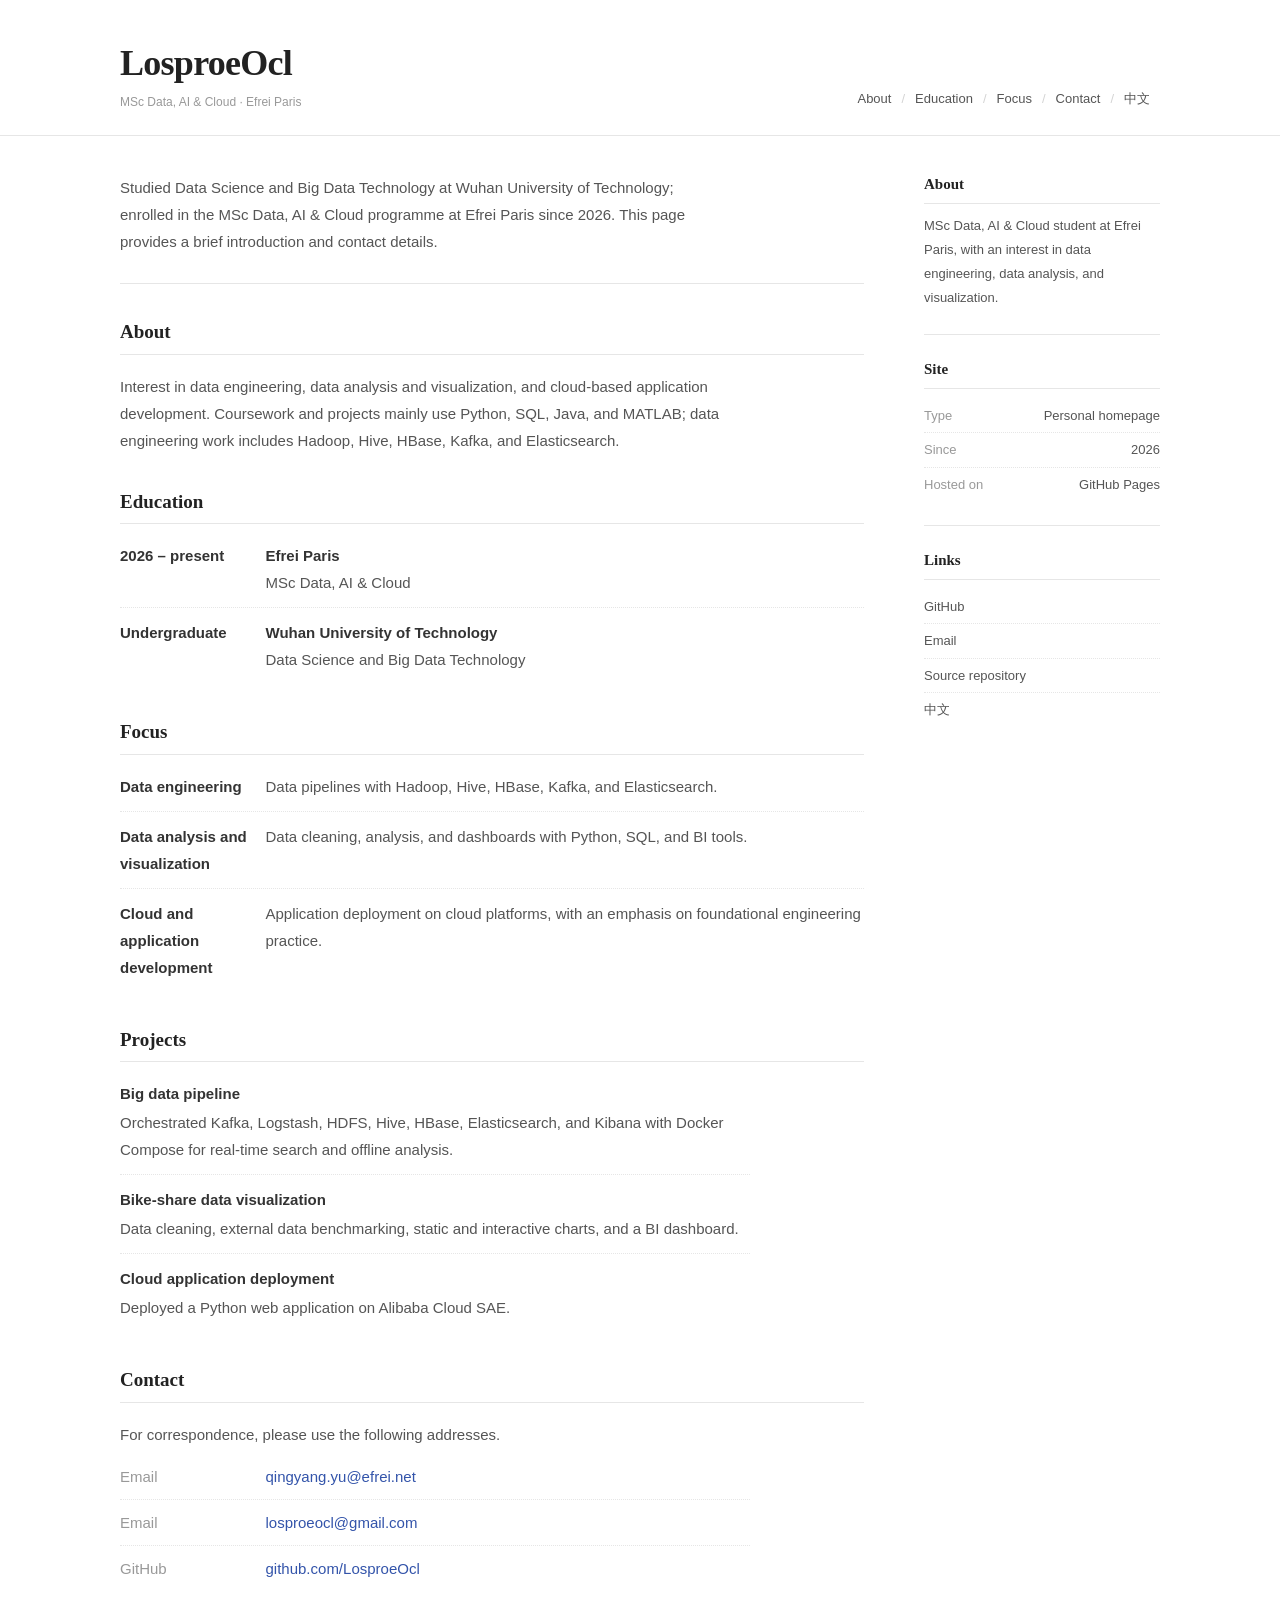
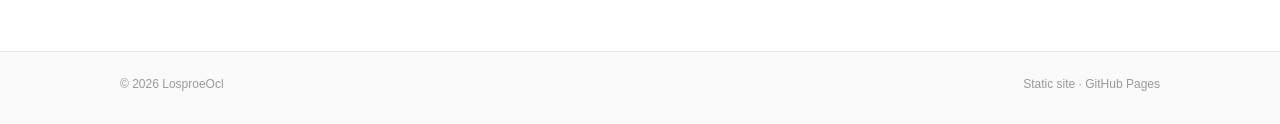
==== en/index.html @ 323d6508 "Publish bilingual personal homepage" ====
<!doctype html>
<html lang="en">
<head>
  <meta charset="utf-8">
  <meta name="viewport" content="width=device-width, initial-scale=1">
  <title>LosproeOcl - Personal Homepage</title>
  <meta name="description" content="Personal homepage of LosproeOcl: MSc Data, AI & Cloud student at Efrei Paris, interested in data engineering, analysis, and visualization.">
  <link rel="icon" href="../assets/favicon.svg" type="image/svg+xml">
  <link rel="stylesheet" href="../assets/style.css">
  <link rel="canonical" href="https://losproeocl.github.io/LosproeOcl/en/">
  <link rel="alternate" hreflang="zh-CN" href="https://losproeocl.github.io/LosproeOcl/">
  <link rel="alternate" hreflang="en" href="https://losproeocl.github.io/LosproeOcl/en/">
  <meta property="og:type" content="website">
  <meta property="og:title" content="LosproeOcl - Personal Homepage">
  <meta property="og:description" content="MSc Data, AI & Cloud student at Efrei Paris, interested in data engineering, analysis, and visualization.">
  <meta property="og:locale" content="en_US">
  <meta property="og:locale:alternate" content="zh_CN">
</head>
<body>
  <a class="skip-link" href="#main">Skip to content</a>

  <header class="site-header">
    <div class="container header-inner">
      <div>
        <a class="site-title" href="../index.html">LosproeOcl</a>
        <p class="site-description">MSc Data, AI &amp; Cloud · Efrei Paris</p>
      </div>
      <nav class="site-nav" aria-label="Site navigation">
        <a href="#about">About</a><span class="sep">/</span>
        <a href="#education">Education</a><span class="sep">/</span>
        <a href="#focus">Focus</a><span class="sep">/</span>
        <a href="#contact">Contact</a><span class="sep">/</span>
        <a href="../index.html" hreflang="zh-CN" lang="zh-CN">中文</a>
      </nav>
    </div>
  </header>

  <main class="container layout" id="main">
    <div class="content">
      <section class="intro">
        <p>Studied Data Science and Big Data Technology at Wuhan University of Technology; enrolled in the MSc Data, AI &amp; Cloud programme at Efrei Paris since 2026. This page provides a brief introduction and contact details.</p>
      </section>

      <section id="about" class="entry">
        <h2>About</h2>
        <p>Interest in data engineering, data analysis and visualization, and cloud-based application development. Coursework and projects mainly use Python, SQL, Java, and MATLAB; data engineering work includes Hadoop, Hive, HBase, Kafka, and Elasticsearch.</p>
      </section>

      <section id="education" class="entry">
        <h2>Education</h2>
        <dl class="facts">
          <div>
            <dt>2026 – present</dt>
            <dd><strong>Efrei Paris</strong><br>MSc Data, AI &amp; Cloud</dd>
          </div>
          <div>
            <dt>Undergraduate</dt>
            <dd><strong>Wuhan University of Technology</strong><br>Data Science and Big Data Technology</dd>
          </div>
        </dl>
      </section>

      <section id="focus" class="entry">
        <h2>Focus</h2>
        <dl class="facts">
          <div>
            <dt>Data engineering</dt>
            <dd>Data pipelines with Hadoop, Hive, HBase, Kafka, and Elasticsearch.</dd>
          </div>
          <div>
            <dt>Data analysis and visualization</dt>
            <dd>Data cleaning, analysis, and dashboards with Python, SQL, and BI tools.</dd>
          </div>
          <div>
            <dt>Cloud and application development</dt>
            <dd>Application deployment on cloud platforms, with an emphasis on foundational engineering practice.</dd>
          </div>
        </dl>
      </section>

      <section id="work" class="entry">
        <h2>Projects</h2>
        <ul class="project-list">
          <li>
            <strong>Big data pipeline</strong>
            <span>Orchestrated Kafka, Logstash, HDFS, Hive, HBase, Elasticsearch, and Kibana with Docker Compose for real-time search and offline analysis.</span>
          </li>
          <li>
            <strong>Bike-share data visualization</strong>
            <span>Data cleaning, external data benchmarking, static and interactive charts, and a BI dashboard.</span>
          </li>
          <li>
            <strong>Cloud application deployment</strong>
            <span>Deployed a Python web application on Alibaba Cloud SAE.</span>
          </li>
        </ul>
      </section>

      <section id="contact" class="entry">
        <h2>Contact</h2>
        <p>For correspondence, please use the following addresses.</p>
        <ul class="contact-list">
          <li>
            <span class="label">Email</span>
            <a href="mailto:qingyang.yu@efrei.net">qingyang.yu@efrei.net</a>
          </li>
          <li>
            <span class="label">Email</span>
            <a href="mailto:losproeocl@gmail.com">losproeocl@gmail.com</a>
          </li>
          <li>
            <span class="label">GitHub</span>
            <a href="https://github.com/LosproeOcl" rel="noopener">github.com/LosproeOcl</a>
          </li>
        </ul>
      </section>
    </div>

    <aside class="sidebar">
      <section class="widget">
        <h3>About</h3>
        <p>MSc Data, AI &amp; Cloud student at Efrei Paris, with an interest in data engineering, data analysis, and visualization.</p>
      </section>

      <section class="widget">
        <h3>Site</h3>
        <ul class="meta-list">
          <li><span>Type</span><span>Personal homepage</span></li>
          <li><span>Since</span><span>2026</span></li>
          <li><span>Hosted on</span><span>GitHub Pages</span></li>
        </ul>
      </section>

      <section class="widget">
        <h3>Links</h3>
        <ul class="plain-list">
          <li><a href="https://github.com/LosproeOcl" rel="noopener">GitHub</a></li>
          <li><a href="mailto:losproeocl@gmail.com">Email</a></li>
          <li><a href="https://github.com/LosproeOcl/LosproeOcl" rel="noopener">Source repository</a></li>
          <li><a href="../index.html" hreflang="zh-CN" lang="zh-CN">中文</a></li>
        </ul>
      </section>
    </aside>
  </main>

  <footer class="site-footer">
    <div class="container footer-inner">
      <span>© 2026 LosproeOcl</span>
      <span>Static site · GitHub Pages</span>
    </div>
  </footer>
</body>
</html>
---- assets/style.css ----
/* ==========================================================================
   LosproeOcl — personal homepage
   Typecho-inspired: white paper, hairline rules, a single blue accent.
   ========================================================================== */

:root {
  color-scheme: light;
  --bg: #ffffff;
  --bg-soft: #fafafa;
  --text: #333333;
  --text-soft: #555555;
  --muted: #999999;
  --border: #e6e6e6;
  --border-strong: #d4d4d4;
  --link: #3354aa;
  --link-hover: #1f3a80;
  --serif: "Georgia", "Times New Roman", "Songti SC", "Noto Serif SC", serif;
  --sans: -apple-system, BlinkMacSystemFont, "Segoe UI", "Helvetica Neue",
    "PingFang SC", "Hiragino Sans GB", "Microsoft YaHei", Arial, sans-serif;
  --wrap: 1040px;
}

*,
*::before,
*::after { box-sizing: border-box; }

html {
  scroll-behavior: smooth;
  scroll-padding-top: 24px;
  -webkit-text-size-adjust: 100%;
}

body {
  margin: 0;
  background: var(--bg);
  color: var(--text);
  font-family: var(--sans);
  font-size: 15px;
  line-height: 1.8;
  -webkit-font-smoothing: antialiased;
}

::selection { background: #dce4f7; color: #1a1a1a; }

a { color: var(--link); text-decoration: none; }
a:hover { color: var(--link-hover); text-decoration: underline; }

h1, h2, h3 {
  margin: 0;
  color: #222222;
  font-weight: 600;
  line-height: 1.45;
}

p { margin: 0 0 1em; }
p:last-child { margin-bottom: 0; }

:focus-visible {
  outline: 2px solid var(--link);
  outline-offset: 2px;
}

.container {
  width: min(var(--wrap), calc(100% - 44px));
  margin-inline: auto;
}

.skip-link {
  position: absolute;
  left: 16px;
  top: -48px;
  z-index: 10;
  padding: 6px 12px;
  background: #333;
  color: #fff;
}
.skip-link:focus { top: 10px; }

/* ---------- Header ------------------------------------------------------- */

.site-header { border-bottom: 1px solid var(--border); }

.header-inner {
  display: flex;
  align-items: flex-end;
  justify-content: space-between;
  gap: 24px;
  padding: 44px 0 22px;
}

.site-title {
  display: inline-block;
  font-family: var(--serif);
  font-size: 36px;
  font-weight: 600;
  line-height: 1.1;
  letter-spacing: -.02em;
  color: #222222;
}
.site-title:hover { color: var(--link); text-decoration: none; }

.site-description {
  margin: 8px 0 0;
  font-size: 12px;
  color: var(--muted);
}

.site-nav {
  display: flex;
  align-items: center;
  padding-bottom: 3px;
  font-size: 13px;
}
.site-nav a { color: var(--text-soft); padding: 0 10px; }
.site-nav a:first-child { padding-left: 0; }
.site-nav a:hover { color: var(--link); text-decoration: none; }
.site-nav .sep { color: var(--border-strong); }

/* ---------- Layout ------------------------------------------------------- */

.layout {
  display: grid;
  grid-template-columns: minmax(0, 1fr) 236px;
  gap: 60px;
  padding: 38px 0 60px;
}

.content { min-width: 0; }

/* ---------- Intro -------------------------------------------------------- */

.intro {
  padding-bottom: 28px;
  border-bottom: 1px solid var(--border);
}

.intro p:last-child {
  max-width: 40em;
  color: var(--text-soft);
}

/* ---------- Entries ------------------------------------------------------ */

.entry { padding-top: 34px; }

.entry h2 {
  padding-bottom: 8px;
  margin-bottom: 18px;
  border-bottom: 1px solid var(--border);
  font-family: var(--serif);
  font-size: 19px;
}

.entry p {
  max-width: 42em;
  color: var(--text-soft);
}

.entry p + p { margin-top: -4px; }

.facts {
  margin: 0;
  display: grid;
  gap: 0;
}
.facts > div {
  display: grid;
  grid-template-columns: 8.5em minmax(0, 1fr);
  gap: 18px;
  padding: 11px 0;
  border-top: 1px dotted var(--border);
}
.facts > div:first-child { border-top: 0; padding-top: 0; }
body[lang="en"] .facts > div { grid-template-columns: 10.5em minmax(0, 1fr); }
.facts dt {
  font-weight: 600;
  color: #333333;
}
.facts dd {
  margin: 0;
  color: var(--text-soft);
}
.facts dd strong {
  color: #333333;
  font-weight: 600;
}

.project-list {
  margin: 0;
  padding: 0;
  max-width: 42em;
  list-style: none;
}
.project-list li {
  padding: 11px 0;
  border-top: 1px dotted var(--border);
}
.project-list li:first-child { padding-top: 0; border-top: 0; }
.project-list strong {
  display: block;
  margin-bottom: 2px;
  color: #333333;
  font-weight: 600;
}
.project-list span { color: var(--text-soft); }

.contact-list {
  margin: 0;
  padding: 0;
  list-style: none;
  max-width: 42em;
}
.contact-list li {
  display: grid;
  grid-template-columns: 8.5em minmax(0, 1fr);
  gap: 18px;
  padding: 9px 0;
  border-top: 1px dotted var(--border);
}
.contact-list li:first-child { border-top: 0; padding-top: 0; }
.contact-list .label { color: var(--muted); }

/* ---------- Sidebar ------------------------------------------------------ */

.sidebar { font-size: 13px; }

.widget {
  padding-bottom: 24px;
  margin-bottom: 24px;
  border-bottom: 1px solid var(--border);
}
.widget:last-child { margin-bottom: 0; border-bottom: 0; padding-bottom: 0; }

.widget h3 {
  padding-bottom: 7px;
  margin-bottom: 10px;
  border-bottom: 1px solid var(--border);
  font-family: var(--serif);
  font-size: 15px;
}

.widget p {
  color: var(--text-soft);
  line-height: 1.85;
}

.widget ul {
  margin: 0;
  padding: 0;
  list-style: none;
}

.widget li + li { border-top: 1px dotted var(--border); }

.plain-list a {
  display: inline-block;
  padding: 5px 0;
  color: var(--text-soft);
}
.plain-list a:hover { color: var(--link); text-decoration: none; }

.meta-list li {
  display: flex;
  justify-content: space-between;
  gap: 12px;
  padding: 5px 0;
  color: var(--text-soft);
}
.meta-list li span:first-child { color: var(--muted); }

/* ---------- Footer ------------------------------------------------------- */

.site-footer {
  border-top: 1px solid var(--border);
  background: var(--bg-soft);
}

.footer-inner {
  display: flex;
  justify-content: space-between;
  gap: 8px 24px;
  padding: 22px 0 28px;
  font-size: 12px;
  color: var(--muted);
}

/* ---------- 404 ---------------------------------------------------------- */

.not-found {
  max-width: 640px;
  padding: 92px 0;
}
.not-found .code {
  margin-bottom: 8px;
  font-size: 12px;
  letter-spacing: .08em;
  color: var(--muted);
}
.not-found h1 {
  margin-bottom: 12px;
  font-family: var(--serif);
  font-size: 34px;
}
.not-found p { color: var(--text-soft); }
.not-found .back { margin-top: 24px; }

/* ---------- Responsive --------------------------------------------------- */

@media (max-width: 860px) {
  .layout {
    grid-template-columns: minmax(0, 1fr);
    gap: 6px;
  }
  .sidebar {
    padding-top: 18px;
    border-top: 1px solid var(--border);
  }
  .widget { padding-bottom: 20px; margin-bottom: 20px; }
}

@media (max-width: 620px) {
  .container { width: calc(100% - 32px); }
  .header-inner {
    flex-direction: column;
    align-items: flex-start;
    gap: 12px;
    padding: 30px 0 18px;
  }
  .site-title { font-size: 29px; }
  .site-nav a { padding: 0 8px 0 0; }
  .site-nav .sep { display: none; }
  .intro-name { font-size: 21px; }
  .facts > div,
  body[lang="en"] .facts > div,
  .contact-list li {
    grid-template-columns: 1fr;
    gap: 2px;
  }
  .footer-inner { flex-direction: column; }
}

@media print {
  .site-header, .site-footer, .sidebar, .skip-link { display: none !important; }
  .layout { display: block; padding: 0; }
  body { color: #000; font-size: 11pt; }
}
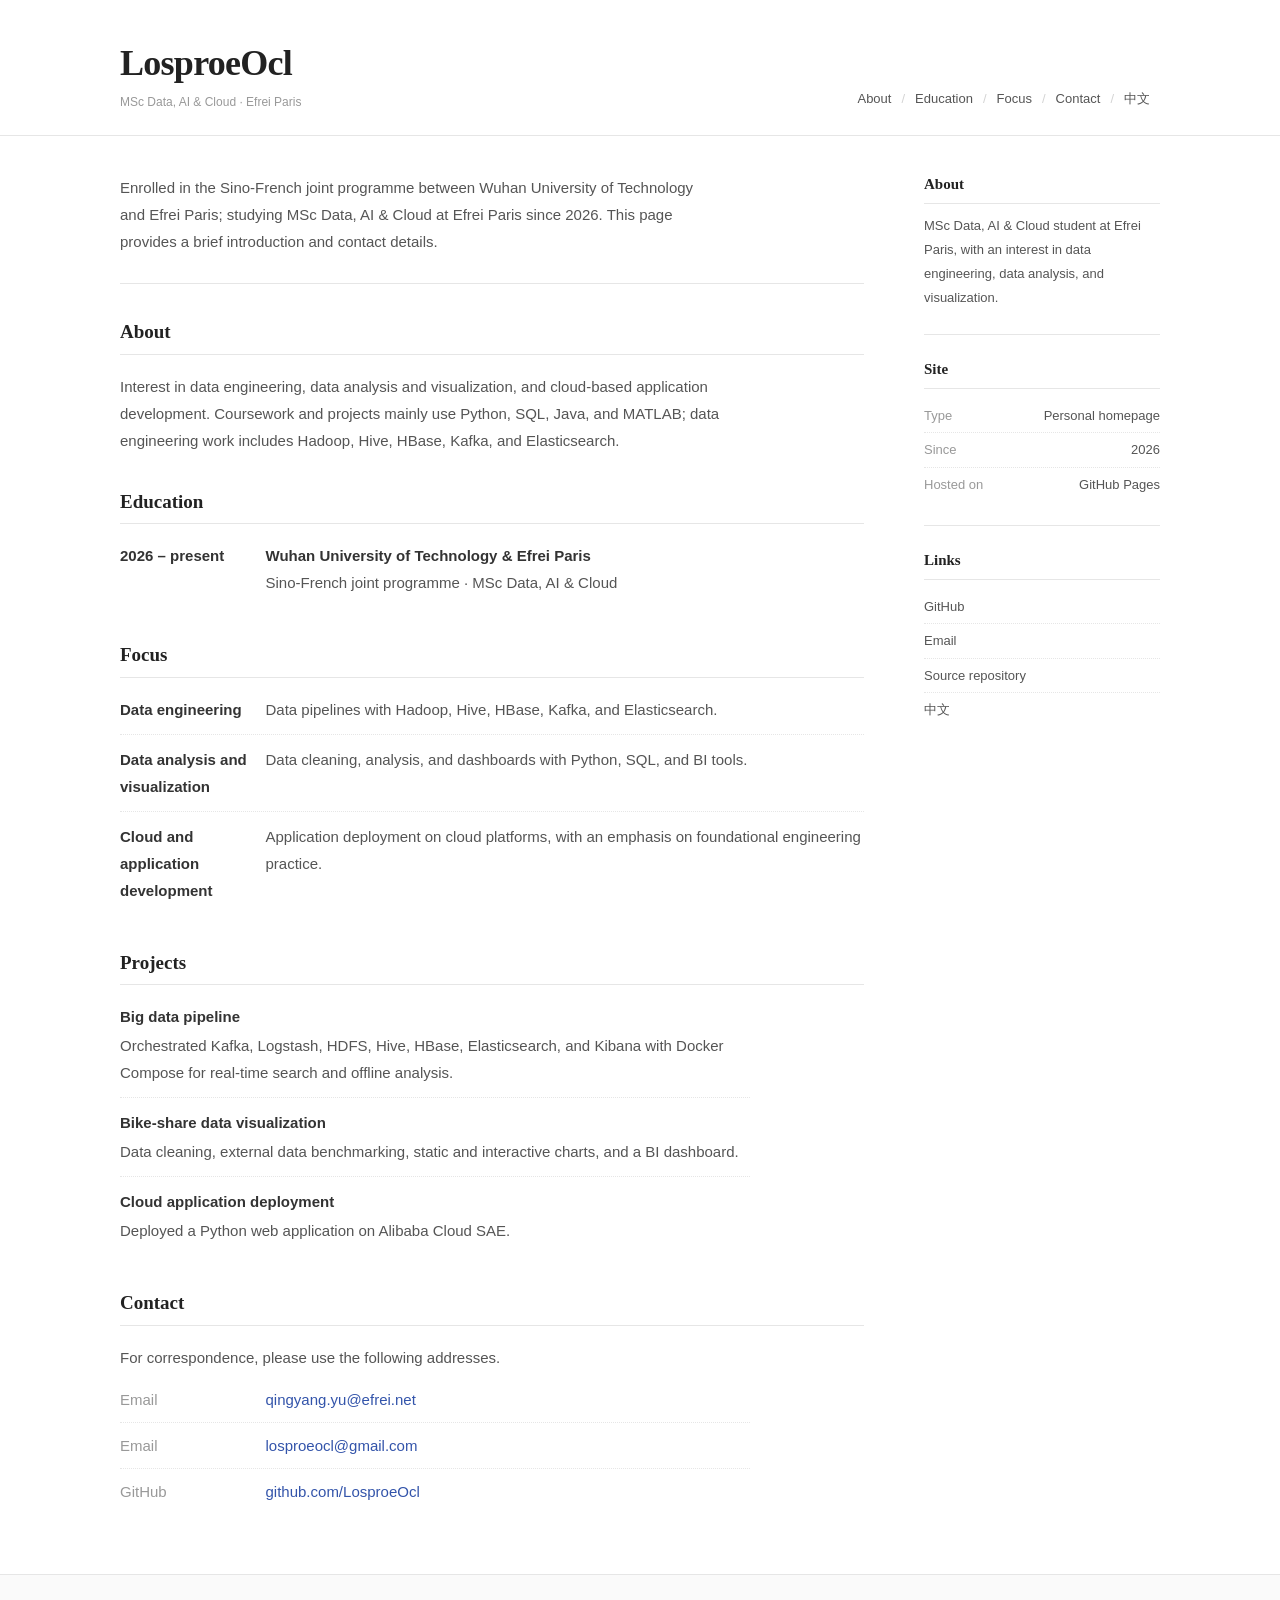
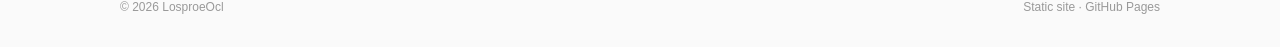
==== commit f107b08a: "Clarify joint programme in education section" ====
--- a/en/index.html
+++ b/en/index.html
@@ -38,7 +38,7 @@
   <main class="container layout" id="main">
     <div class="content">
       <section class="intro">
-        <p>Studied Data Science and Big Data Technology at Wuhan University of Technology; enrolled in the MSc Data, AI &amp; Cloud programme at Efrei Paris since 2026. This page provides a brief introduction and contact details.</p>
+        <p>Enrolled in the Sino-French joint programme between Wuhan University of Technology and Efrei Paris; studying MSc Data, AI &amp; Cloud at Efrei Paris since 2026. This page provides a brief introduction and contact details.</p>
       </section>
 
       <section id="about" class="entry">
@@ -51,11 +51,7 @@
         <dl class="facts">
           <div>
             <dt>2026 – present</dt>
-            <dd><strong>Efrei Paris</strong><br>MSc Data, AI &amp; Cloud</dd>
-          </div>
-          <div>
-            <dt>Undergraduate</dt>
-            <dd><strong>Wuhan University of Technology</strong><br>Data Science and Big Data Technology</dd>
+            <dd><strong>Wuhan University of Technology &amp; Efrei Paris</strong><br>Sino-French joint programme · MSc Data, AI &amp; Cloud</dd>
           </div>
         </dl>
       </section>
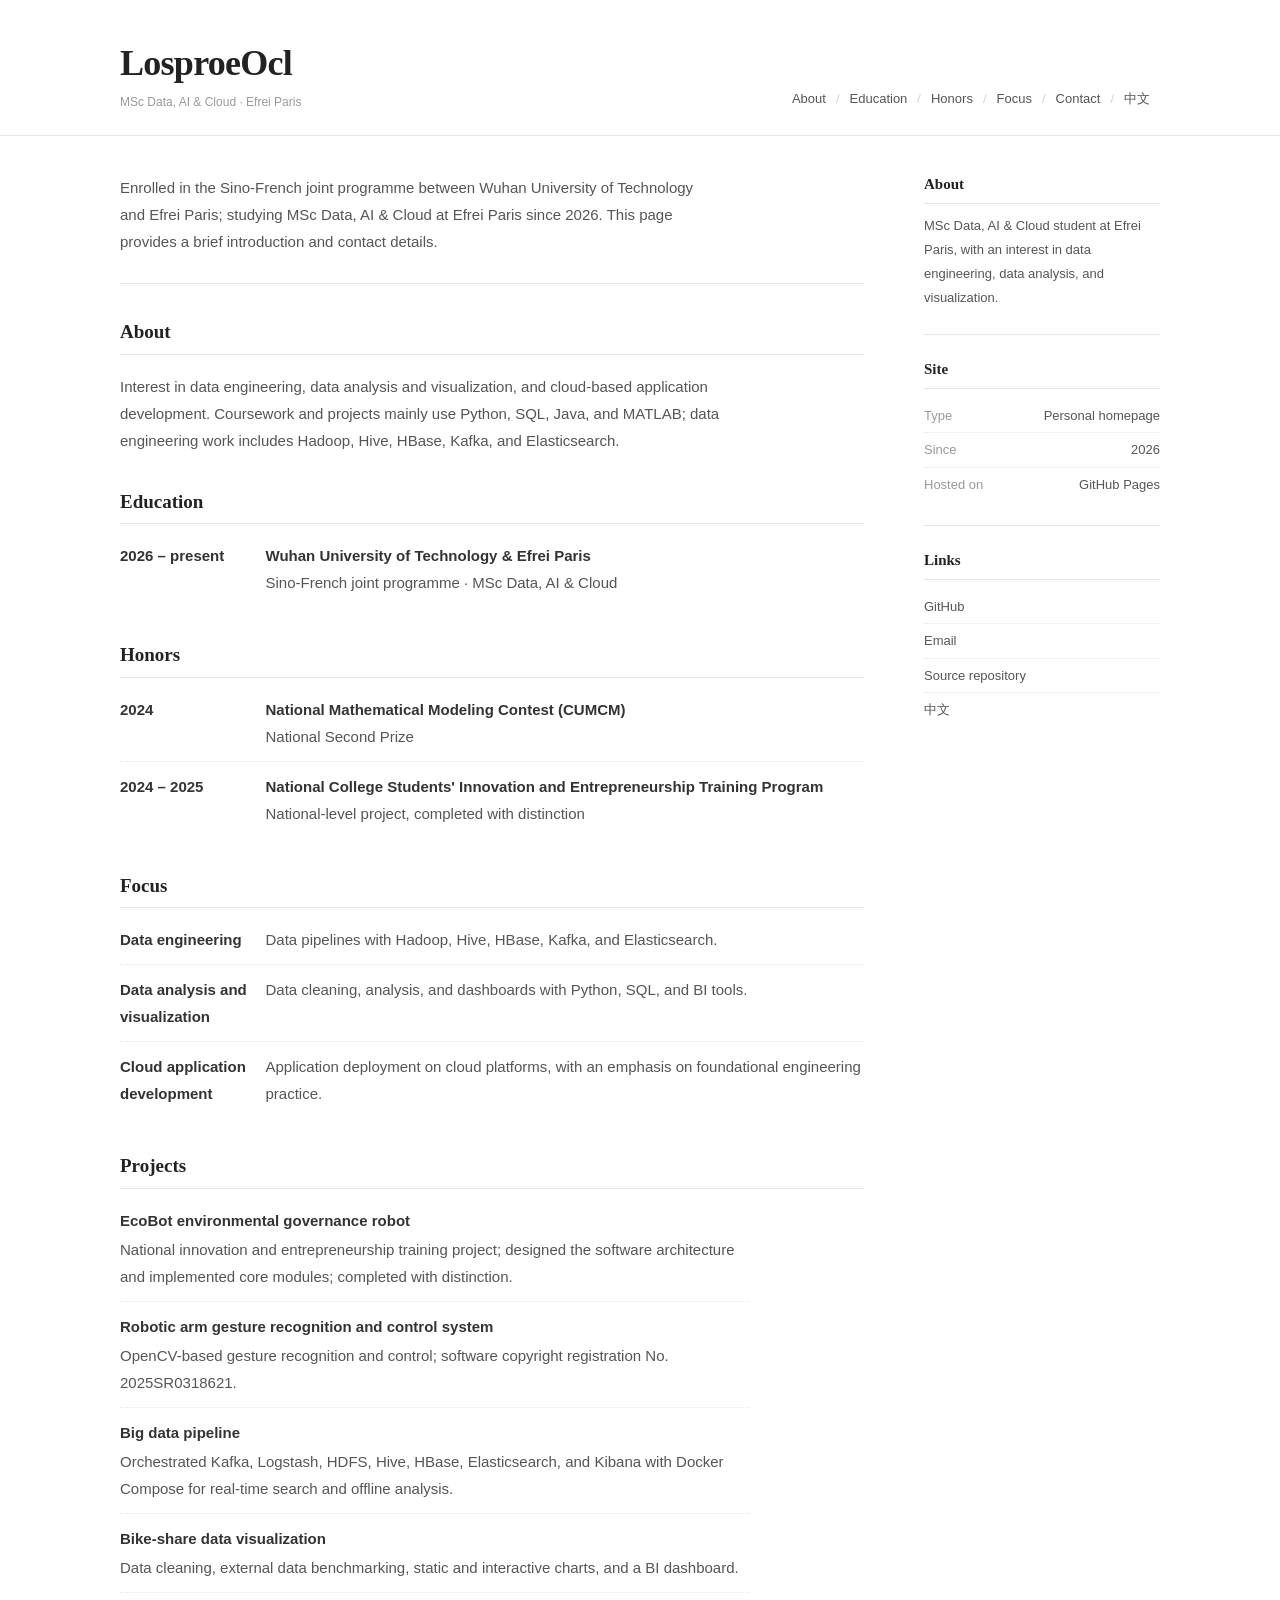
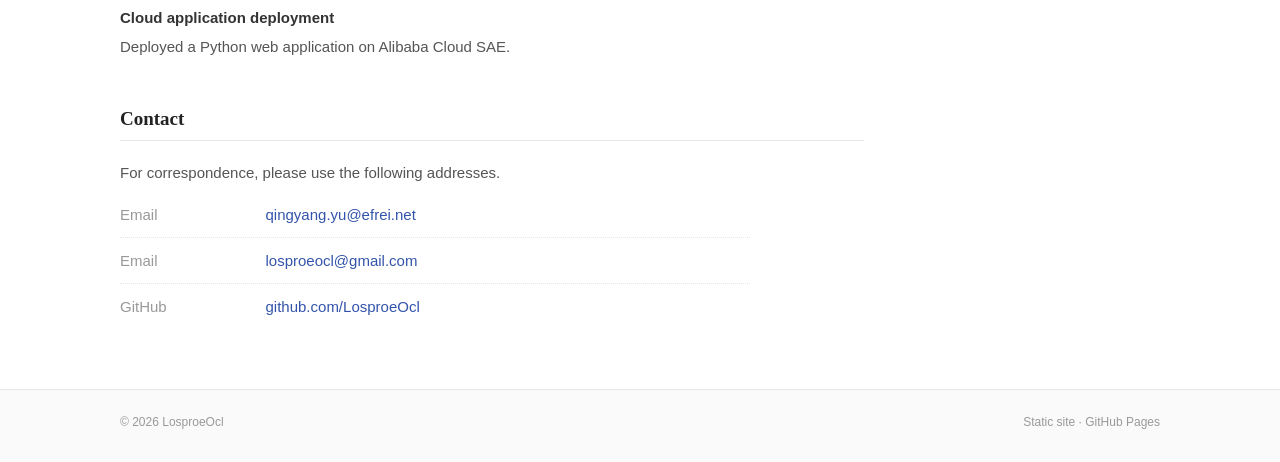
==== commit e4728a6d: "Add national honors and selected projects" ====
--- a/en/index.html
+++ b/en/index.html
@@ -28,6 +28,7 @@
       <nav class="site-nav" aria-label="Site navigation">
         <a href="#about">About</a><span class="sep">/</span>
         <a href="#education">Education</a><span class="sep">/</span>
+        <a href="#honors">Honors</a><span class="sep">/</span>
         <a href="#focus">Focus</a><span class="sep">/</span>
         <a href="#contact">Contact</a><span class="sep">/</span>
         <a href="../index.html" hreflang="zh-CN" lang="zh-CN">中文</a>
@@ -56,6 +57,20 @@
         </dl>
       </section>
 
+      <section id="honors" class="entry">
+        <h2>Honors</h2>
+        <dl class="facts">
+          <div>
+            <dt>2024</dt>
+            <dd><strong>National Mathematical Modeling Contest (CUMCM)</strong><br>National Second Prize</dd>
+          </div>
+          <div>
+            <dt>2024 – 2025</dt>
+            <dd><strong>National College Students' Innovation and Entrepreneurship Training Program</strong><br>National-level project, completed with distinction</dd>
+          </div>
+        </dl>
+      </section>
+
       <section id="focus" class="entry">
         <h2>Focus</h2>
         <dl class="facts">
@@ -68,7 +83,7 @@
             <dd>Data cleaning, analysis, and dashboards with Python, SQL, and BI tools.</dd>
           </div>
           <div>
-            <dt>Cloud and application development</dt>
+            <dt>Cloud application development</dt>
             <dd>Application deployment on cloud platforms, with an emphasis on foundational engineering practice.</dd>
           </div>
         </dl>
@@ -77,6 +92,14 @@
       <section id="work" class="entry">
         <h2>Projects</h2>
         <ul class="project-list">
+          <li>
+            <strong>EcoBot environmental governance robot</strong>
+            <span>National innovation and entrepreneurship training project; designed the software architecture and implemented core modules; completed with distinction.</span>
+          </li>
+          <li>
+            <strong>Robotic arm gesture recognition and control system</strong>
+            <span>OpenCV-based gesture recognition and control; software copyright registration No. 2025SR0318621.</span>
+          </li>
           <li>
             <strong>Big data pipeline</strong>
             <span>Orchestrated Kafka, Logstash, HDFS, Hive, HBase, Elasticsearch, and Kibana with Docker Compose for real-time search and offline analysis.</span>
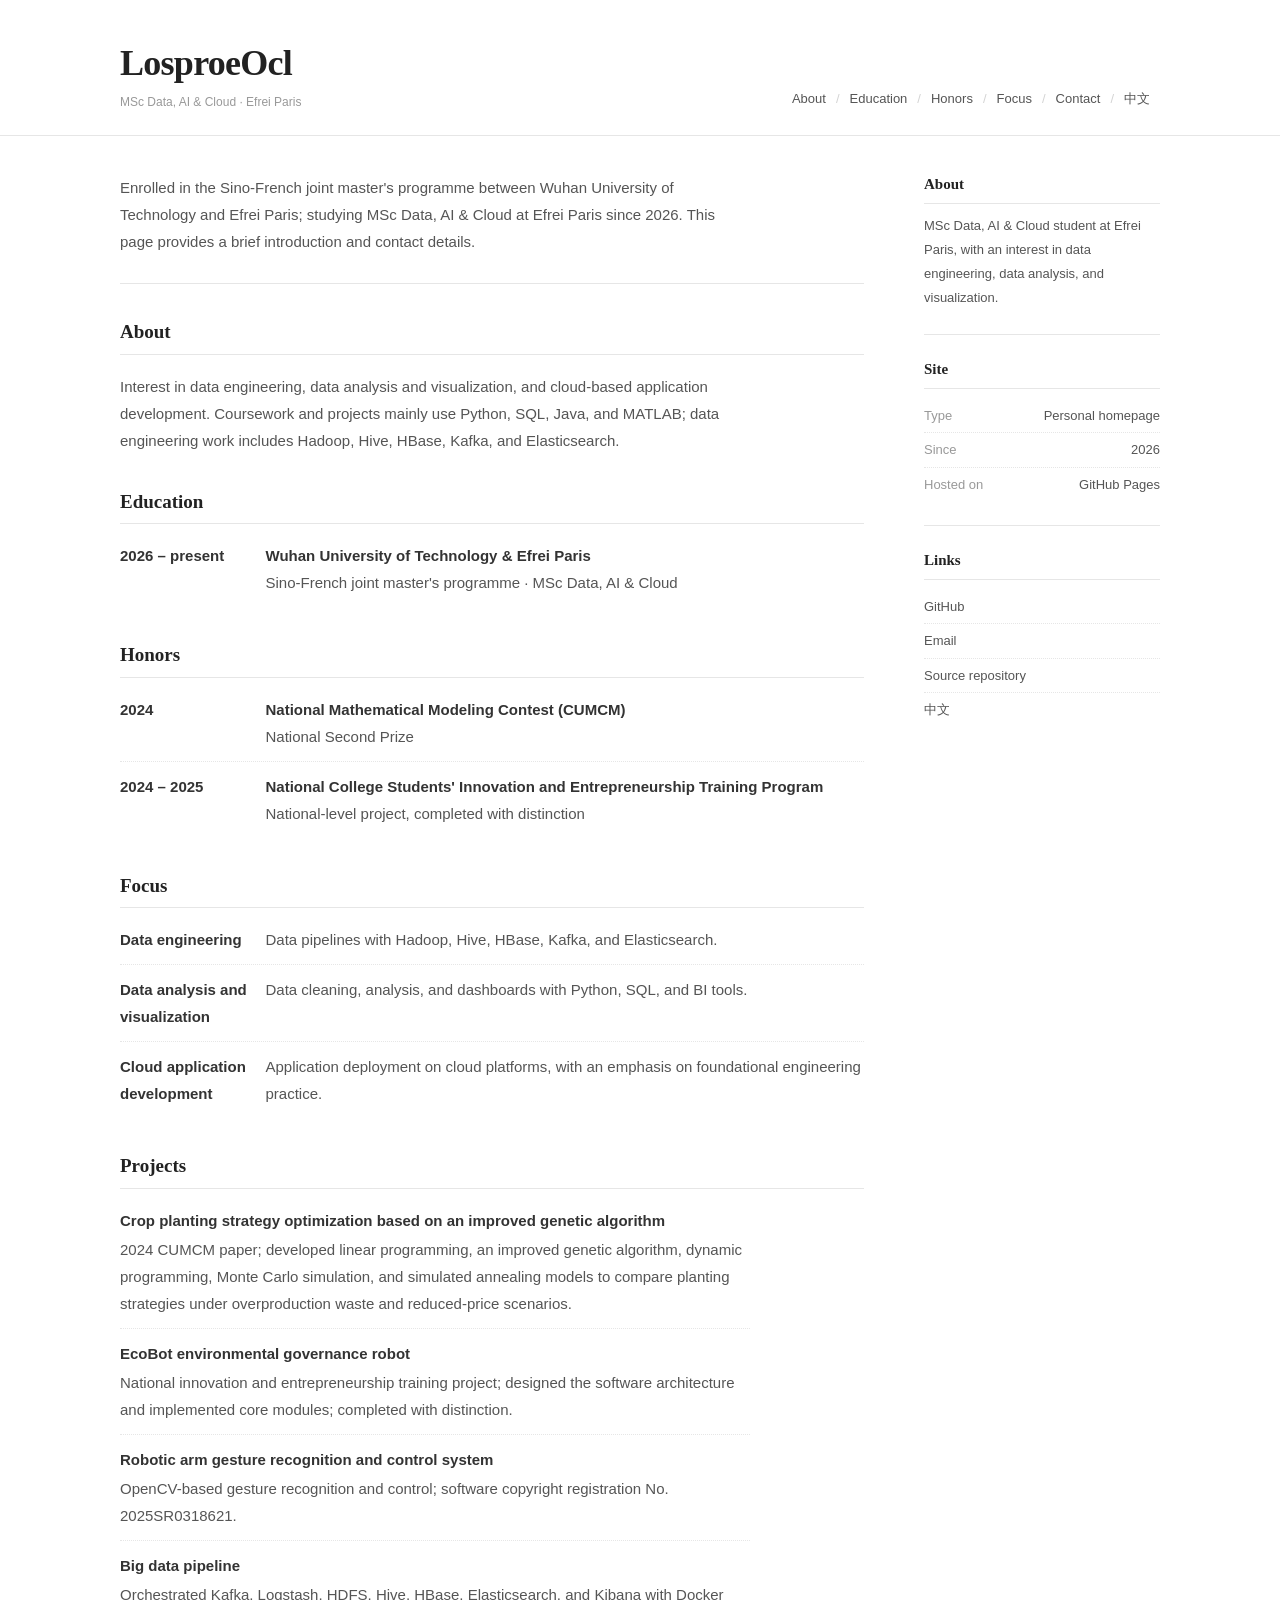
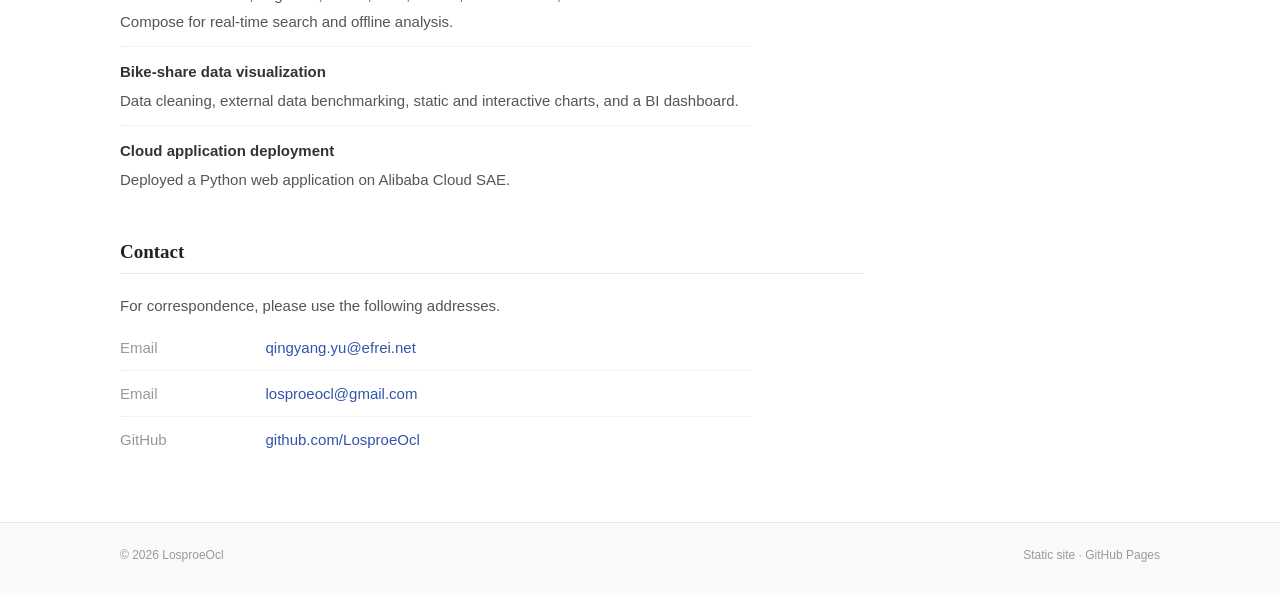
==== commit 2008ba3b: "Add master's designation and CUMCM paper project" ====
--- a/en/index.html
+++ b/en/index.html
@@ -39,7 +39,7 @@
   <main class="container layout" id="main">
     <div class="content">
       <section class="intro">
-        <p>Enrolled in the Sino-French joint programme between Wuhan University of Technology and Efrei Paris; studying MSc Data, AI &amp; Cloud at Efrei Paris since 2026. This page provides a brief introduction and contact details.</p>
+        <p>Enrolled in the Sino-French joint master's programme between Wuhan University of Technology and Efrei Paris; studying MSc Data, AI &amp; Cloud at Efrei Paris since 2026. This page provides a brief introduction and contact details.</p>
       </section>
 
       <section id="about" class="entry">
@@ -52,7 +52,7 @@
         <dl class="facts">
           <div>
             <dt>2026 – present</dt>
-            <dd><strong>Wuhan University of Technology &amp; Efrei Paris</strong><br>Sino-French joint programme · MSc Data, AI &amp; Cloud</dd>
+            <dd><strong>Wuhan University of Technology &amp; Efrei Paris</strong><br>Sino-French joint master's programme · MSc Data, AI &amp; Cloud</dd>
           </div>
         </dl>
       </section>
@@ -92,6 +92,10 @@
       <section id="work" class="entry">
         <h2>Projects</h2>
         <ul class="project-list">
+          <li>
+            <strong>Crop planting strategy optimization based on an improved genetic algorithm</strong>
+            <span>2024 CUMCM paper; developed linear programming, an improved genetic algorithm, dynamic programming, Monte Carlo simulation, and simulated annealing models to compare planting strategies under overproduction waste and reduced-price scenarios.</span>
+          </li>
           <li>
             <strong>EcoBot environmental governance robot</strong>
             <span>National innovation and entrepreneurship training project; designed the software architecture and implemented core modules; completed with distinction.</span>
